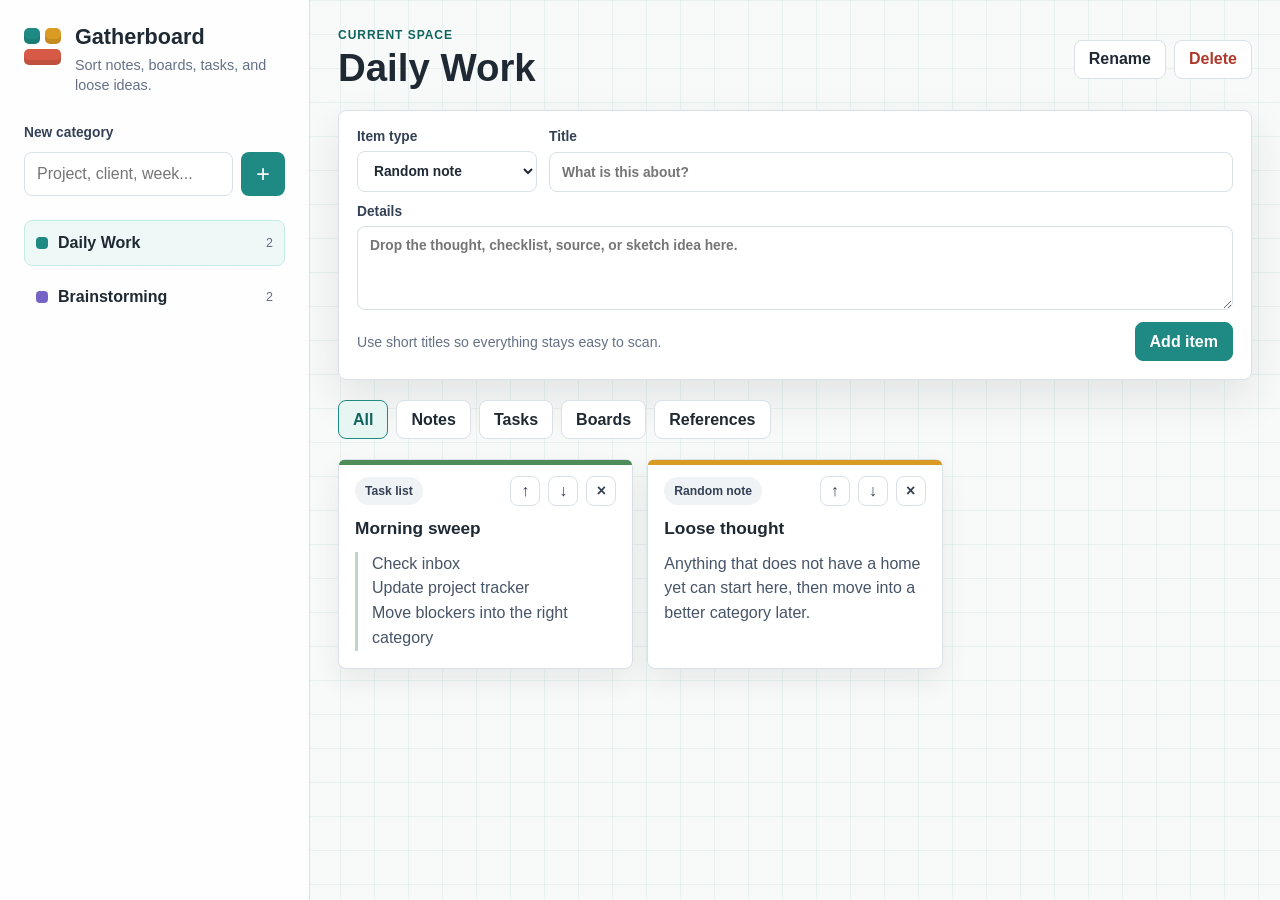
==== index.html @ 5c6dc8b5 "Create idea organizer website" ====
<!DOCTYPE html>
<html lang="en">
  <head>
    <meta charset="UTF-8" />
    <meta name="viewport" content="width=device-width, initial-scale=1.0" />
    <title>Gatherboard Organizer</title>
    <link rel="stylesheet" href="styles.css" />
  </head>
  <body>
    <div class="app-shell">
      <aside class="sidebar" aria-label="Categories">
        <div class="brand">
          <div class="brand-mark" aria-hidden="true">
            <span></span>
            <span></span>
            <span></span>
          </div>
          <div>
            <h1>Gatherboard</h1>
            <p>Sort notes, boards, tasks, and loose ideas.</p>
          </div>
        </div>

        <form class="quick-add" id="categoryForm">
          <label for="categoryInput">New category</label>
          <div class="input-row">
            <input id="categoryInput" name="category" type="text" placeholder="Project, client, week..." autocomplete="off" />
            <button class="icon-button" type="submit" aria-label="Add category" title="Add category">+</button>
          </div>
        </form>

        <nav class="category-list" id="categoryList"></nav>
      </aside>

      <main class="workspace">
        <header class="topbar">
          <div>
            <p class="eyebrow">Current space</p>
            <h2 id="activeCategoryName"></h2>
          </div>
          <div class="topbar-actions">
            <button class="ghost-button" id="renameCategoryButton" type="button">Rename</button>
            <button class="danger-button" id="deleteCategoryButton" type="button">Delete</button>
          </div>
        </header>

        <section class="composer" aria-label="Add an item">
          <form id="itemForm">
            <div class="field-grid">
              <label>
                Item type
                <select id="itemType">
                  <option value="note">Random note</option>
                  <option value="task">Task list</option>
                  <option value="board">Whiteboard</option>
                  <option value="link">Reference</option>
                </select>
              </label>
              <label>
                Title
                <input id="itemTitle" type="text" placeholder="What is this about?" autocomplete="off" />
              </label>
            </div>
            <label>
              Details
              <textarea id="itemBody" rows="4" placeholder="Drop the thought, checklist, source, or sketch idea here."></textarea>
            </label>
            <div class="composer-actions">
              <p id="composerHint">Use short titles so everything stays easy to scan.</p>
              <button type="submit">Add item</button>
            </div>
          </form>
        </section>

        <section class="filters" aria-label="Item filters">
          <button class="filter-button active" type="button" data-filter="all">All</button>
          <button class="filter-button" type="button" data-filter="note">Notes</button>
          <button class="filter-button" type="button" data-filter="task">Tasks</button>
          <button class="filter-button" type="button" data-filter="board">Boards</button>
          <button class="filter-button" type="button" data-filter="link">References</button>
        </section>

        <section class="board-area" id="itemGrid" aria-live="polite"></section>
      </main>
    </div>

    <template id="categoryTemplate">
      <button class="category-button" type="button">
        <span class="category-color"></span>
        <span class="category-name"></span>
        <span class="category-count"></span>
      </button>
    </template>

    <template id="itemTemplate">
      <article class="item-card">
        <div class="item-card-header">
          <span class="type-pill"></span>
          <div class="card-actions">
            <button class="tiny-button move-up" type="button" aria-label="Move item up" title="Move up">↑</button>
            <button class="tiny-button move-down" type="button" aria-label="Move item down" title="Move down">↓</button>
            <button class="tiny-button delete-item" type="button" aria-label="Delete item" title="Delete">×</button>
          </div>
        </div>
        <h3></h3>
        <p class="item-body"></p>
      </article>
    </template>

    <script src="script.js"></script>
  </body>
</html>
---- styles.css ----
:root {
  --ink: #1f2933;
  --muted: #667085;
  --line: #d9e0e7;
  --paper: #f8faf9;
  --panel: #ffffff;
  --teal: #1f8a83;
  --teal-dark: #12645e;
  --coral: #d65a45;
  --gold: #d99b24;
  --violet: #7763c5;
  --green: #4d8d59;
  --shadow: 0 18px 45px rgba(31, 41, 51, 0.1);
}

* {
  box-sizing: border-box;
}

body {
  margin: 0;
  min-height: 100vh;
  background:
    linear-gradient(90deg, rgba(31, 138, 131, 0.07) 1px, transparent 1px),
    linear-gradient(rgba(31, 138, 131, 0.07) 1px, transparent 1px),
    var(--paper);
  background-size: 34px 34px;
  color: var(--ink);
  font-family: Arial, Helvetica, sans-serif;
}

button,
input,
select,
textarea {
  font: inherit;
}

button {
  cursor: pointer;
}

.app-shell {
  display: grid;
  grid-template-columns: 310px minmax(0, 1fr);
  min-height: 100vh;
}

.sidebar {
  border-right: 1px solid var(--line);
  background: rgba(255, 255, 255, 0.86);
  padding: 24px;
  position: sticky;
  top: 0;
  height: 100vh;
  overflow: auto;
}

.brand {
  display: flex;
  gap: 14px;
  align-items: flex-start;
  margin-bottom: 30px;
}

.brand-mark {
  display: grid;
  grid-template-columns: repeat(2, 16px);
  grid-template-rows: repeat(2, 16px);
  gap: 5px;
  flex: 0 0 auto;
  margin-top: 4px;
}

.brand-mark span {
  border-radius: 5px;
  background: var(--teal);
  box-shadow: inset 0 -5px rgba(0, 0, 0, 0.1);
}

.brand-mark span:nth-child(2) {
  background: var(--gold);
}

.brand-mark span:nth-child(3) {
  grid-column: span 2;
  background: var(--coral);
}

.brand h1,
.workspace h2,
.item-card h3 {
  margin: 0;
}

.brand h1 {
  font-size: 1.35rem;
}

.brand p {
  margin: 5px 0 0;
  color: var(--muted);
  line-height: 1.4;
  font-size: 0.9rem;
}

.quick-add,
#itemForm {
  display: grid;
  gap: 12px;
}

label {
  display: grid;
  gap: 7px;
  color: #344054;
  font-size: 0.86rem;
  font-weight: 700;
}

input,
select,
textarea {
  width: 100%;
  border: 1px solid var(--line);
  border-radius: 8px;
  background: #fff;
  color: var(--ink);
  outline: none;
  padding: 11px 12px;
}

textarea {
  resize: vertical;
}

input:focus,
select:focus,
textarea:focus {
  border-color: var(--teal);
  box-shadow: 0 0 0 3px rgba(31, 138, 131, 0.16);
}

.input-row {
  display: grid;
  grid-template-columns: minmax(0, 1fr) 44px;
  gap: 8px;
}

.icon-button,
.tiny-button {
  display: inline-grid;
  place-items: center;
  border: 0;
  border-radius: 8px;
}

.icon-button {
  min-width: 44px;
  min-height: 44px;
  background: var(--teal);
  color: #fff;
  font-size: 1.45rem;
}

.category-list {
  display: grid;
  gap: 8px;
  margin-top: 24px;
}

.category-button {
  display: grid;
  grid-template-columns: 12px minmax(0, 1fr) auto;
  align-items: center;
  gap: 10px;
  border: 1px solid transparent;
  border-radius: 8px;
  background: transparent;
  color: var(--ink);
  padding: 11px;
  text-align: left;
  min-height: 46px;
}

.category-button:hover,
.category-button.active {
  background: #eef8f6;
  border-color: #c5ebe5;
}

.category-color {
  width: 12px;
  height: 12px;
  border-radius: 4px;
}

.category-name {
  overflow: hidden;
  text-overflow: ellipsis;
  white-space: nowrap;
  font-weight: 700;
}

.category-count {
  color: var(--muted);
  font-size: 0.78rem;
}

.workspace {
  padding: 28px;
  min-width: 0;
}

.topbar {
  display: flex;
  justify-content: space-between;
  align-items: center;
  gap: 18px;
  margin-bottom: 20px;
}

.eyebrow {
  margin: 0 0 4px;
  color: var(--teal-dark);
  font-size: 0.75rem;
  font-weight: 800;
  letter-spacing: 0.08em;
  text-transform: uppercase;
}

.workspace h2 {
  font-size: clamp(1.7rem, 3vw, 2.6rem);
}

.topbar-actions,
.composer-actions,
.filters,
.card-actions {
  display: flex;
  align-items: center;
  gap: 8px;
  flex-wrap: wrap;
}

.ghost-button,
.danger-button,
.composer button,
.filter-button {
  min-height: 39px;
  border-radius: 8px;
  border: 1px solid var(--line);
  padding: 0 14px;
  background: #fff;
  color: var(--ink);
  font-weight: 700;
}

.danger-button {
  color: #ad3a2b;
}

.composer button[type="submit"] {
  border-color: var(--teal);
  background: var(--teal);
  color: #fff;
}

.composer {
  background: rgba(255, 255, 255, 0.92);
  border: 1px solid var(--line);
  border-radius: 8px;
  box-shadow: var(--shadow);
  padding: 18px;
  margin-bottom: 16px;
}

.field-grid {
  display: grid;
  grid-template-columns: 180px minmax(0, 1fr);
  gap: 12px;
}

.composer-actions {
  justify-content: space-between;
}

.composer-actions p {
  margin: 0;
  color: var(--muted);
  font-size: 0.88rem;
}

.filters {
  margin: 20px 0;
}

.filter-button.active {
  border-color: var(--teal);
  background: #e8f6f3;
  color: var(--teal-dark);
}

.board-area {
  display: grid;
  grid-template-columns: repeat(auto-fill, minmax(250px, 1fr));
  gap: 14px;
}

.item-card {
  position: relative;
  display: grid;
  align-content: start;
  gap: 12px;
  min-height: 210px;
  border: 1px solid var(--line);
  border-radius: 8px;
  background: var(--panel);
  box-shadow: 0 12px 28px rgba(31, 41, 51, 0.08);
  padding: 16px;
}

.item-card::before {
  content: "";
  position: absolute;
  inset: 0 0 auto;
  height: 5px;
  border-radius: 8px 8px 0 0;
  background: var(--teal);
}

.item-card.note::before {
  background: var(--gold);
}

.item-card.task::before {
  background: var(--green);
}

.item-card.board::before {
  background: var(--violet);
}

.item-card.link::before {
  background: var(--coral);
}

.item-card-header {
  display: flex;
  align-items: center;
  justify-content: space-between;
  gap: 12px;
}

.type-pill {
  display: inline-flex;
  align-items: center;
  min-height: 28px;
  border-radius: 999px;
  background: #f0f3f5;
  color: #344054;
  padding: 0 10px;
  font-size: 0.76rem;
  font-weight: 800;
}

.tiny-button {
  width: 30px;
  height: 30px;
  border: 1px solid var(--line);
  background: #fff;
  color: #344054;
  font-weight: 800;
}

.item-card h3 {
  font-size: 1.08rem;
  line-height: 1.25;
}

.item-body {
  margin: 0;
  color: #475467;
  line-height: 1.55;
  white-space: pre-wrap;
  overflow-wrap: anywhere;
}

.item-card.task .item-body {
  padding-left: 14px;
  border-left: 3px solid rgba(77, 141, 89, 0.35);
}

.item-card.board {
  background:
    linear-gradient(90deg, rgba(119, 99, 197, 0.1) 1px, transparent 1px),
    linear-gradient(rgba(119, 99, 197, 0.1) 1px, transparent 1px),
    #fff;
  background-size: 22px 22px;
}

.empty-state {
  grid-column: 1 / -1;
  border: 1px dashed #b8c3cc;
  border-radius: 8px;
  background: rgba(255, 255, 255, 0.7);
  padding: 38px 20px;
  text-align: center;
  color: var(--muted);
}

.empty-state strong {
  display: block;
  color: var(--ink);
  font-size: 1.05rem;
  margin-bottom: 6px;
}

@media (max-width: 820px) {
  .app-shell {
    grid-template-columns: 1fr;
  }

  .sidebar {
    position: static;
    height: auto;
    border-right: 0;
    border-bottom: 1px solid var(--line);
  }

  .workspace {
    padding: 20px;
  }

  .topbar {
    align-items: flex-start;
    flex-direction: column;
  }

  .field-grid {
    grid-template-columns: 1fr;
  }
}

@media (max-width: 520px) {
  .sidebar,
  .workspace {
    padding: 16px;
  }

  .composer-actions {
    align-items: stretch;
    flex-direction: column;
  }

  .composer button[type="submit"],
  .topbar-actions,
  .topbar-actions button {
    width: 100%;
  }

  .board-area {
    grid-template-columns: 1fr;
  }
}
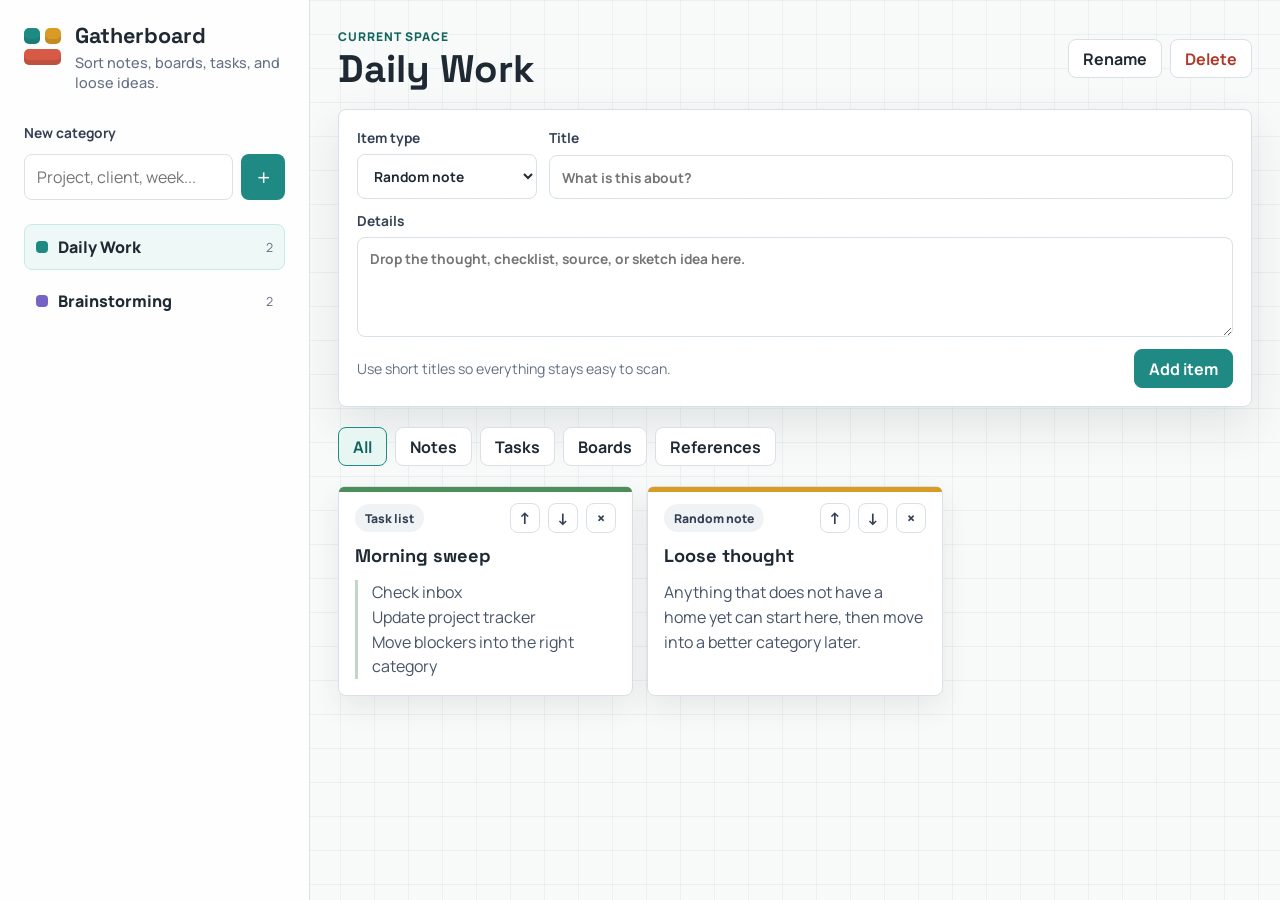
==== commit f7a213a3: "Make typography more distinctive" ====
--- a/index.html
+++ b/index.html
@@ -4,6 +4,9 @@
     <meta charset="UTF-8" />
     <meta name="viewport" content="width=device-width, initial-scale=1.0" />
     <title>Gatherboard Organizer</title>
+    <link rel="preconnect" href="https://fonts.googleapis.com" />
+    <link rel="preconnect" href="https://fonts.gstatic.com" crossorigin />
+    <link href="https://fonts.googleapis.com/css2?family=Manrope:wght@400;500;600;700;800&family=Space+Grotesk:wght@500;600;700&display=swap" rel="stylesheet" />
     <link rel="stylesheet" href="styles.css" />
   </head>
   <body>
--- a/styles.css
+++ b/styles.css
@@ -11,6 +11,8 @@
   --violet: #7763c5;
   --green: #4d8d59;
   --shadow: 0 18px 45px rgba(31, 41, 51, 0.1);
+  --font-body: "Manrope", "Avenir Next", "Trebuchet MS", sans-serif;
+  --font-heading: "Space Grotesk", "Avenir Next", "Trebuchet MS", sans-serif;
 }
 
 * {
@@ -26,7 +28,9 @@
     var(--paper);
   background-size: 34px 34px;
   color: var(--ink);
-  font-family: Arial, Helvetica, sans-serif;
+  font-family: var(--font-body);
+  font-feature-settings: "liga" 1, "kern" 1;
+  text-rendering: optimizeLegibility;
 }
 
 button,
@@ -90,11 +94,14 @@
 .brand h1,
 .workspace h2,
 .item-card h3 {
+  font-family: var(--font-heading);
   margin: 0;
+  font-weight: 800;
 }
 
 .brand h1 {
   font-size: 1.35rem;
+  line-height: 1.1;
 }
 
 .brand p {
@@ -102,6 +109,7 @@
   color: var(--muted);
   line-height: 1.4;
   font-size: 0.9rem;
+  font-weight: 500;
 }
 
 .quick-add,
@@ -199,7 +207,7 @@
   overflow: hidden;
   text-overflow: ellipsis;
   white-space: nowrap;
-  font-weight: 700;
+  font-weight: 800;
 }
 
 .category-count {
@@ -231,6 +239,8 @@
 
 .workspace h2 {
   font-size: clamp(1.7rem, 3vw, 2.6rem);
+  line-height: 1.05;
+  max-width: 15ch;
 }
 
 .topbar-actions,
@@ -374,8 +384,9 @@
 }
 
 .item-card h3 {
-  font-size: 1.08rem;
+  font-size: 1.14rem;
   line-height: 1.25;
+  letter-spacing: 0;
 }
 
 .item-body {
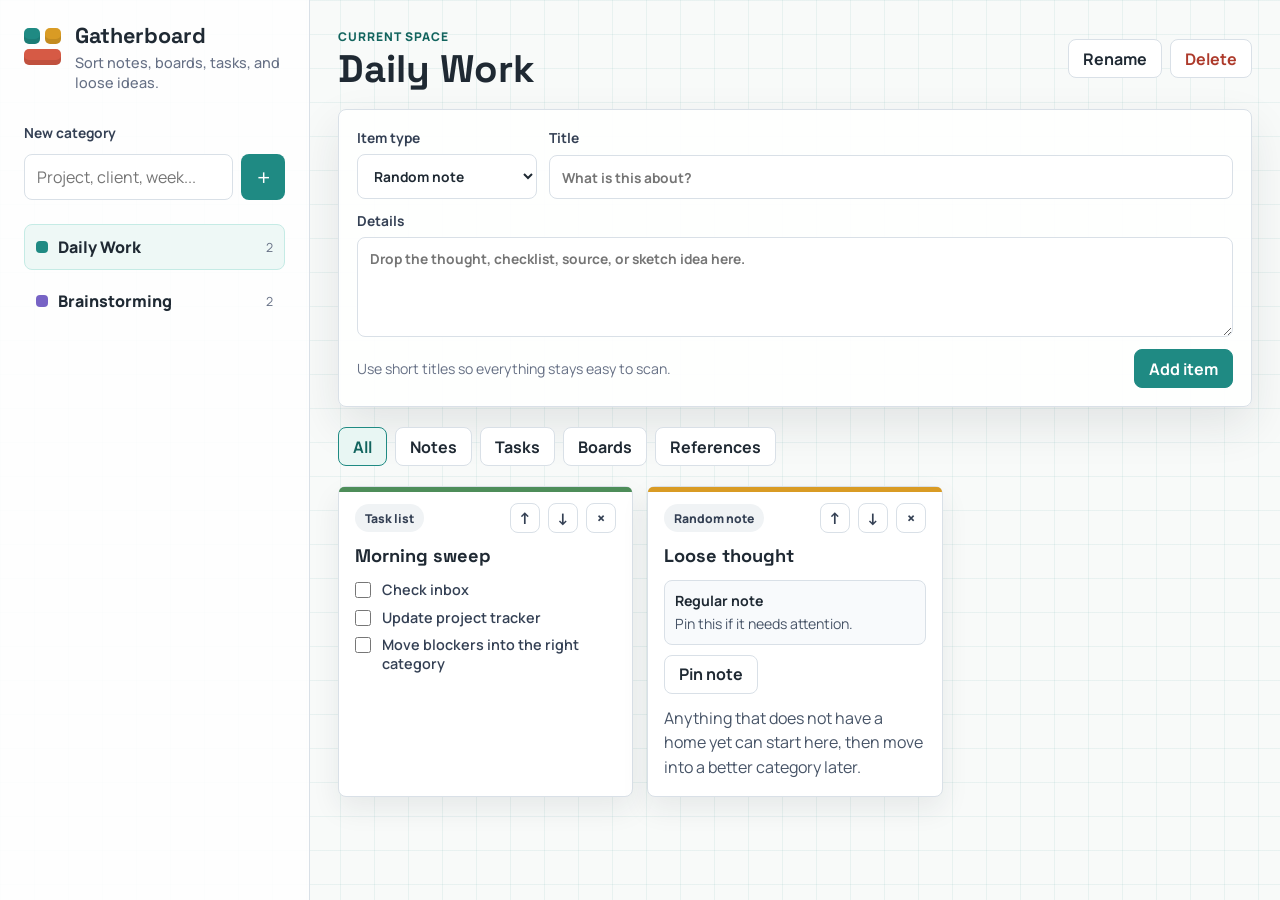
==== commit f874dfb1: "Add whiteboard drawing and custom item controls" ====
--- a/index.html
+++ b/index.html
@@ -87,6 +87,33 @@
       </main>
     </div>
 
+    <div class="modal-backdrop" id="boardModal" hidden>
+      <section class="whiteboard-modal" role="dialog" aria-modal="true" aria-labelledby="boardModalTitle">
+        <header class="modal-header">
+          <div>
+            <p class="eyebrow">Whiteboard</p>
+            <h2 id="boardModalTitle">Sketch board</h2>
+          </div>
+          <button class="tiny-button" id="closeBoardButton" type="button" aria-label="Close whiteboard" title="Close">×</button>
+        </header>
+
+        <div class="whiteboard-tools" aria-label="Whiteboard tools">
+          <button class="swatch active" type="button" data-color="#1f2933" aria-label="Black ink"></button>
+          <button class="swatch" type="button" data-color="#1f8a83" aria-label="Teal ink"></button>
+          <button class="swatch" type="button" data-color="#d65a45" aria-label="Coral ink"></button>
+          <button class="swatch" type="button" data-color="#7763c5" aria-label="Violet ink"></button>
+          <label class="size-control">
+            Size
+            <input id="brushSize" type="range" min="2" max="18" value="5" />
+          </label>
+          <button class="ghost-button" id="clearBoardButton" type="button">Clear</button>
+          <button class="ghost-button" id="saveBoardButton" type="button">Save</button>
+        </div>
+
+        <canvas id="boardCanvas" width="1200" height="720"></canvas>
+      </section>
+    </div>
+
     <template id="categoryTemplate">
       <button class="category-button" type="button">
         <span class="category-color"></span>
@@ -106,6 +133,7 @@
           </div>
         </div>
         <h3></h3>
+        <div class="custom-panel"></div>
         <p class="item-body"></p>
       </article>
     </template>
--- a/styles.css
+++ b/styles.css
@@ -256,6 +256,7 @@
 .ghost-button,
 .danger-button,
 .composer button,
+.custom-action,
 .filter-button {
   min-height: 39px;
   border-radius: 8px;
@@ -389,6 +390,82 @@
   letter-spacing: 0;
 }
 
+.custom-panel {
+  display: grid;
+  gap: 10px;
+}
+
+.custom-action {
+  display: inline-flex;
+  align-items: center;
+  justify-content: center;
+  width: fit-content;
+}
+
+.custom-action.active {
+  border-color: #f0c36b;
+  background: #fff6df;
+}
+
+.checklist {
+  display: grid;
+  gap: 8px;
+}
+
+.checklist label {
+  display: grid;
+  grid-template-columns: 18px minmax(0, 1fr);
+  align-items: start;
+  gap: 9px;
+  color: #344054;
+  font-size: 0.9rem;
+  font-weight: 600;
+  line-height: 1.35;
+}
+
+.checklist input {
+  width: 16px;
+  height: 16px;
+  margin: 2px 0 0;
+  accent-color: var(--green);
+}
+
+.checklist input:checked + span {
+  color: var(--muted);
+  text-decoration: line-through;
+}
+
+.link-preview,
+.board-preview,
+.note-status {
+  border: 1px solid var(--line);
+  border-radius: 8px;
+  background: #f8fafc;
+  padding: 10px;
+  color: #475467;
+  font-size: 0.88rem;
+  line-height: 1.4;
+}
+
+.link-preview strong,
+.board-preview strong,
+.note-status strong {
+  display: block;
+  color: var(--ink);
+  margin-bottom: 3px;
+}
+
+.board-preview img {
+  display: block;
+  width: 100%;
+  aspect-ratio: 5 / 3;
+  object-fit: cover;
+  border: 1px solid #d7dce2;
+  border-radius: 6px;
+  background: #fff;
+  margin-top: 8px;
+}
+
 .item-body {
   margin: 0;
   color: #475467;
@@ -397,6 +474,12 @@
   overflow-wrap: anywhere;
 }
 
+.item-card.task .item-body,
+.item-card.board .item-body,
+.item-card.link .item-body {
+  display: none;
+}
+
 .item-card.task .item-body {
   padding-left: 14px;
   border-left: 3px solid rgba(77, 141, 89, 0.35);
@@ -427,6 +510,108 @@
   margin-bottom: 6px;
 }
 
+.modal-backdrop {
+  position: fixed;
+  inset: 0;
+  z-index: 20;
+  display: grid;
+  place-items: center;
+  background: rgba(31, 41, 51, 0.58);
+  padding: 22px;
+}
+
+.modal-backdrop[hidden] {
+  display: none;
+}
+
+.whiteboard-modal {
+  display: grid;
+  grid-template-rows: auto auto minmax(0, 1fr);
+  gap: 14px;
+  width: min(1080px, 100%);
+  height: min(760px, calc(100vh - 44px));
+  border: 1px solid #cdd5df;
+  border-radius: 8px;
+  background: #fff;
+  box-shadow: 0 28px 80px rgba(16, 24, 40, 0.28);
+  padding: 18px;
+}
+
+.modal-header {
+  display: flex;
+  align-items: flex-start;
+  justify-content: space-between;
+  gap: 14px;
+}
+
+.modal-header h2 {
+  margin: 0;
+  font-family: var(--font-heading);
+  font-size: 1.55rem;
+  line-height: 1.1;
+}
+
+.whiteboard-tools {
+  display: flex;
+  align-items: center;
+  gap: 9px;
+  flex-wrap: wrap;
+}
+
+.swatch {
+  width: 32px;
+  height: 32px;
+  border: 2px solid #fff;
+  border-radius: 999px;
+  box-shadow: 0 0 0 1px var(--line);
+}
+
+.swatch.active {
+  box-shadow: 0 0 0 3px rgba(31, 138, 131, 0.25);
+}
+
+.swatch[data-color="#1f2933"] {
+  background: #1f2933;
+}
+
+.swatch[data-color="#1f8a83"] {
+  background: #1f8a83;
+}
+
+.swatch[data-color="#d65a45"] {
+  background: #d65a45;
+}
+
+.swatch[data-color="#7763c5"] {
+  background: #7763c5;
+}
+
+.size-control {
+  display: flex;
+  align-items: center;
+  gap: 8px;
+  min-height: 39px;
+}
+
+.size-control input {
+  width: 110px;
+  padding: 0;
+}
+
+#boardCanvas {
+  width: 100%;
+  height: 100%;
+  min-height: 320px;
+  border: 1px solid #cfd8e3;
+  border-radius: 8px;
+  background:
+    linear-gradient(90deg, rgba(31, 41, 51, 0.06) 1px, transparent 1px),
+    linear-gradient(rgba(31, 41, 51, 0.06) 1px, transparent 1px),
+    #fff;
+  background-size: 28px 28px;
+  touch-action: none;
+}
+
 @media (max-width: 820px) {
   .app-shell {
     grid-template-columns: 1fr;
@@ -451,6 +636,11 @@
   .field-grid {
     grid-template-columns: 1fr;
   }
+
+  .whiteboard-modal {
+    height: calc(100vh - 28px);
+    padding: 14px;
+  }
 }
 
 @media (max-width: 520px) {
